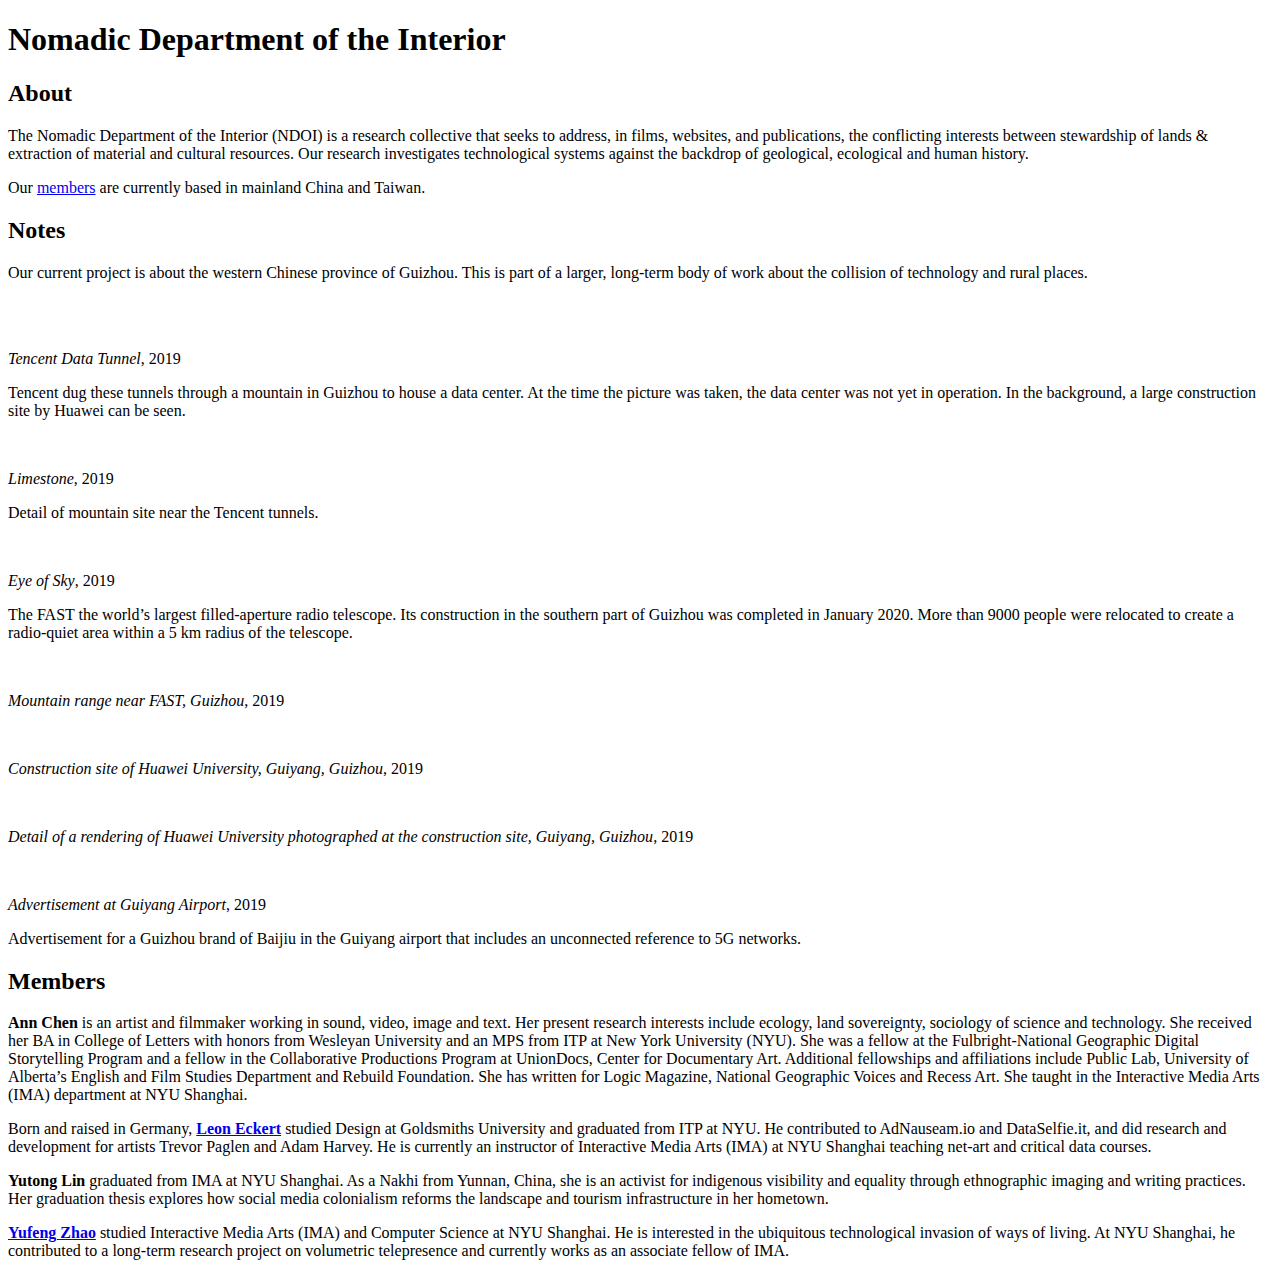
==== work/index.html @ f0d82ae9 "change bios (again)" ====
<!DOCTYPE html>
<html lang="en" dir="ltr">

<head>
  <meta charset="utf-8">
  <title>Nomadic Department of the Interior</title>
  <link rel="stylesheet" href="style.css">
</head>

<body>

  <div class="wrapper">
    <div class="header">
      <h1>Nomadic Department of the Interior</h1>
    </div>

    <div class="about">
      <h2>About</h2>
      <p>The Nomadic Department of the Interior (NDOI) is a research collective that seeks to address, in films,
        websites,
        and publications, the conflicting interests between stewardship of lands & extraction of material and cultural
        resources. Our research investigates technological systems against the backdrop of geological, ecological and
        human history.</p>

      <p>Our <a href="#members">members</a> are currently based in mainland China and Taiwan.</p>

    </div>

    <div class="content">
      <h2>Notes</h2>
      <p>Our current project is about the western Chinese province of Guizhou. This is part of a larger, long-term body
        of work about the collision of technology and rural places.</p>
      <br>


      <div class="imgWrapper">
        <div class="image">
          <img src="assets/tunnels.jpg" alt="">
        </div>
        <div class="text">
          <p class="title">
            <i>Tencent Data Tunnel</i>, 2019<br>
          </p>
          <p class="subtitle">
            Tencent dug these tunnels through a mountain in Guizhou to house a data center. At the time the picture was
            taken, the data center was not yet in operation. In the background, a large construction site by Huawei can
            be seen.
          </p>
        </div>
      </div>

      <div class="imgWrapper">
        <div class="image">
          <img src="assets/limestone.jpg" alt="">
        </div>
        <div class="text">
          <p class="title">
            <i>Limestone</i>, 2019<br>
          </p>
          <p class="subtitle">
            Detail of mountain site near the Tencent tunnels.
          </p>
        </div>
      </div>


      <div class="imgWrapper">
        <div class="image">
          <img src="assets/fast3.jpg" alt="">
        </div>
        <div class="text">
          <p class="title">
            <i>Eye of Sky</i>, 2019<br>
          </p>
          <p class="subtitle">
            The FAST the world’s largest filled-aperture radio telescope. Its construction in the southern part of
            Guizhou was completed in January 2020. More than 9000 people were relocated to create a radio-quiet area
            within a 5 km radius of the telescope.
          </p>
        </div>
      </div>



      <div class="imgWrapper">
        <div class="image">
          <img src="assets/landscape1.jpg" alt="">
        </div>
        <div class="text">
          <p class="title">
            <i>Mountain range near FAST, Guizhou</i>, 2019<br>
          </p>
          <p class="subtitle">
          </p>
        </div>
      </div>

      <div class="imgWrapper">
        <div class="image">
          <img src="assets/huawai_construction.jpg" alt="">
        </div>
        <div class="text">
          <p class="title">
            <i>Construction site of Huawei University, Guiyang, Guizhou</i>, 2019<br>
          </p>
          <p class="subtitle">
          </p>
        </div>
      </div>

      <div class="imgWrapper">
        <div class="image">
          <img src="assets/huawei_render.jpg" alt="">
        </div>
        <div class="text">
          <p class="title">
            <i>Detail of a rendering of Huawei University photographed at the construction site, Guiyang, Guizhou</i>,
            2019<br>
          </p>
          <p class="subtitle">

          </p>
        </div>
      </div>


      <div class="imgWrapper">
        <div class="image">
          <img src="assets/baijiu.jpg" alt="">
        </div>
        <div class="text">
          <p class="title">
            <i>Advertisement at Guiyang Airport</i>, 2019<br>
          </p>
          <p class="subtitle">
            Advertisement for a Guizhou brand of Baijiu in the Guiyang airport that includes an unconnected reference to
            5G networks.
          </p>
        </div>
      </div>

    </div>


    <div id="members">
      <h2>Members</h2>
      <p>
        <b>Ann Chen</b> is an artist and filmmaker working in sound, video, image and text. Her present research
        interests
        include ecology, land sovereignty, sociology of science and technology. She received her BA in College of
        Letters
        with honors from Wesleyan University and an MPS from ITP at New York University (NYU). She was a fellow at the
        Fulbright-National Geographic Digital Storytelling Program and a fellow in the Collaborative Productions Program
        at UnionDocs, Center for Documentary Art. Additional fellowships and affiliations include Public Lab, University
        of Alberta’s English and Film Studies Department and Rebuild Foundation. She has written for Logic Magazine,
        National Geographic Voices and Recess Art. She taught in the Interactive Media Arts (IMA) department at NYU
        Shanghai.
      </p>

      <p>Born and raised in Germany, <b><a target="_blank" href="https://leoneckert.com">Leon Eckert</a></b> studied
        Design at Goldsmiths University and graduated from ITP at NYU. He contributed to AdNauseam.io and DataSelfie.it,
        and did research and development for artists Trevor Paglen and Adam Harvey. He is currently an instructor of
        Interactive Media Arts (IMA) at NYU Shanghai teaching net-art and critical data courses.</p>

      <p><b>Yutong Lin</b> graduated from IMA at NYU Shanghai. As a Nakhi from Yunnan, China, she is an activist for
        indigenous visibility and equality through ethnographic imaging and writing practices. Her graduation thesis
        explores how social media colonialism reforms the landscape and tourism infrastructure in her hometown. </p>

      <p>
        <b><a target="_blank" href="https://www.yufengzhao.com/">Yufeng Zhao</a></b> studied Interactive Media Arts
        (IMA) and Computer Science at NYU Shanghai. He is interested in the ubiquitous technological invasion of ways of
        living. At NYU Shanghai, he contributed to a long-term research project on volumetric telepresence and currently
        works as an associate fellow of IMA.
      </p>




    </div>
  </div>


  <script type="text/javascript" src="script.js"></script>
</body>

</html>
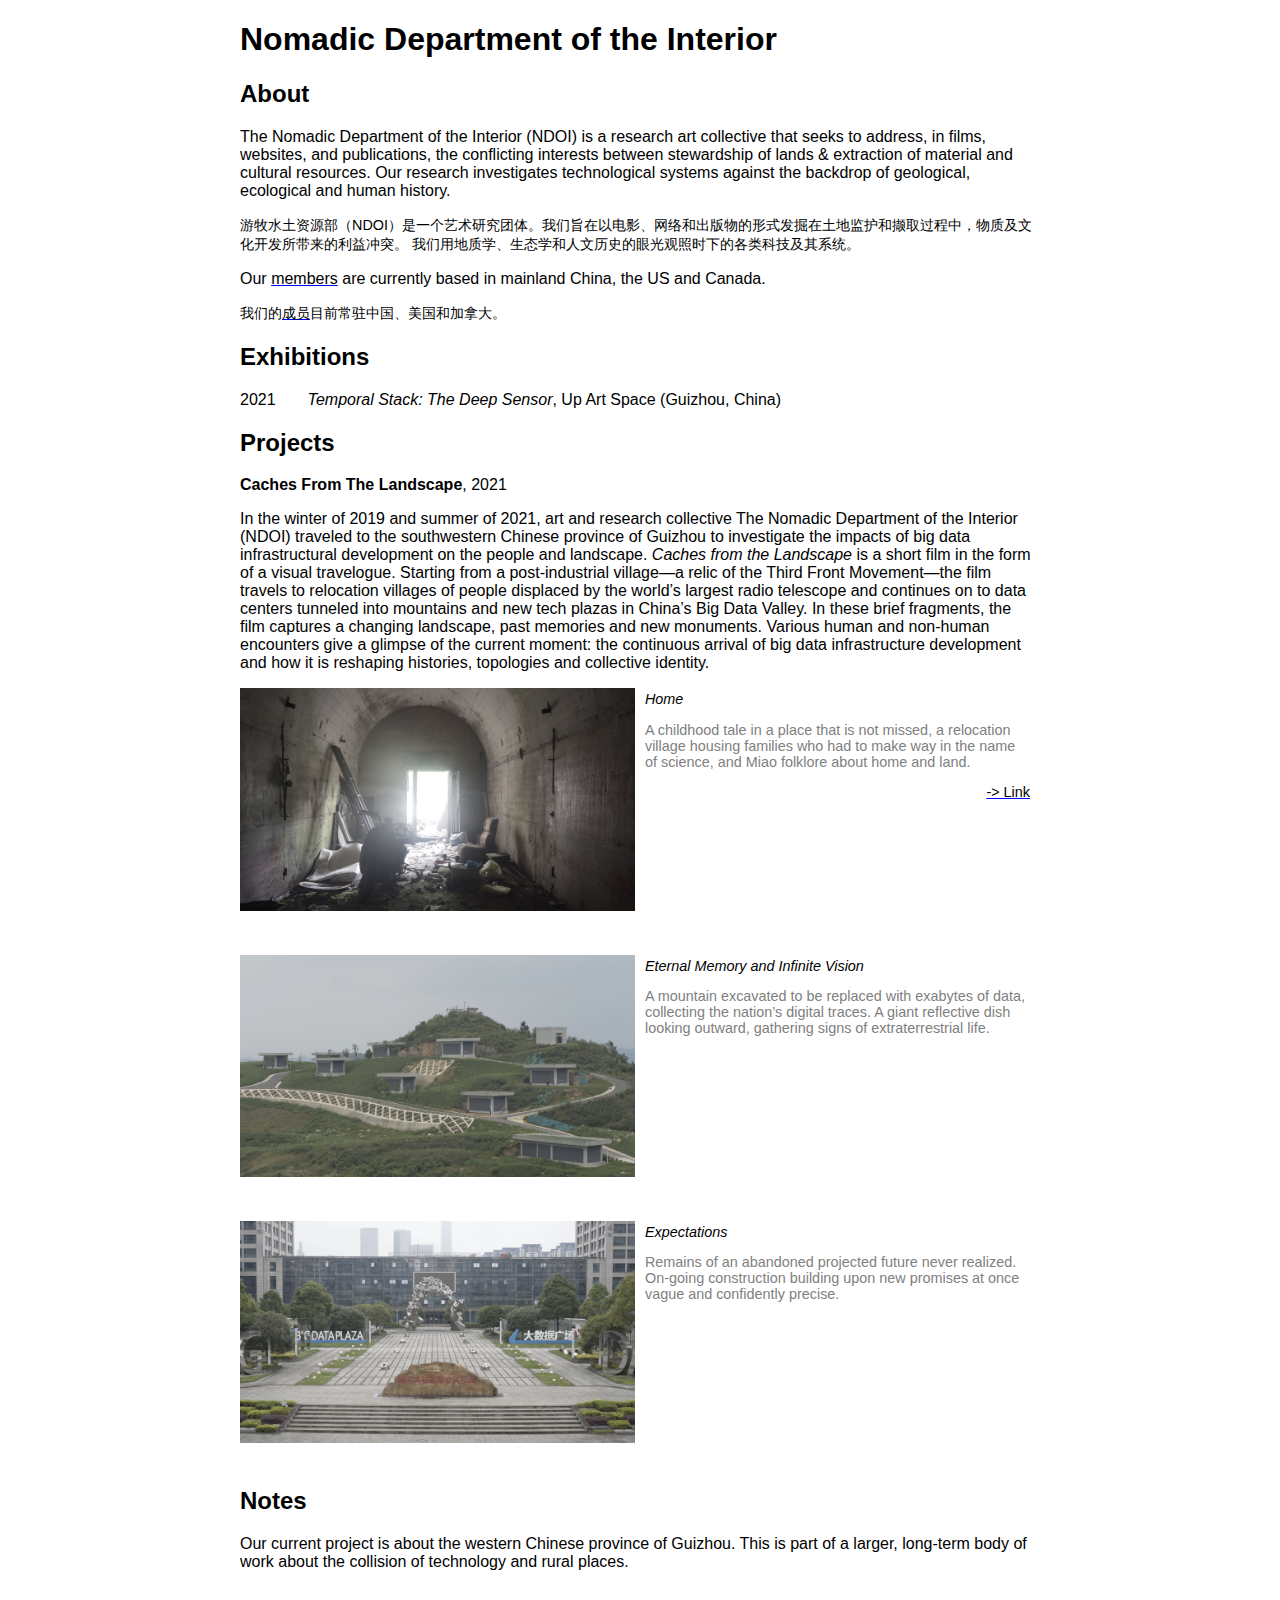
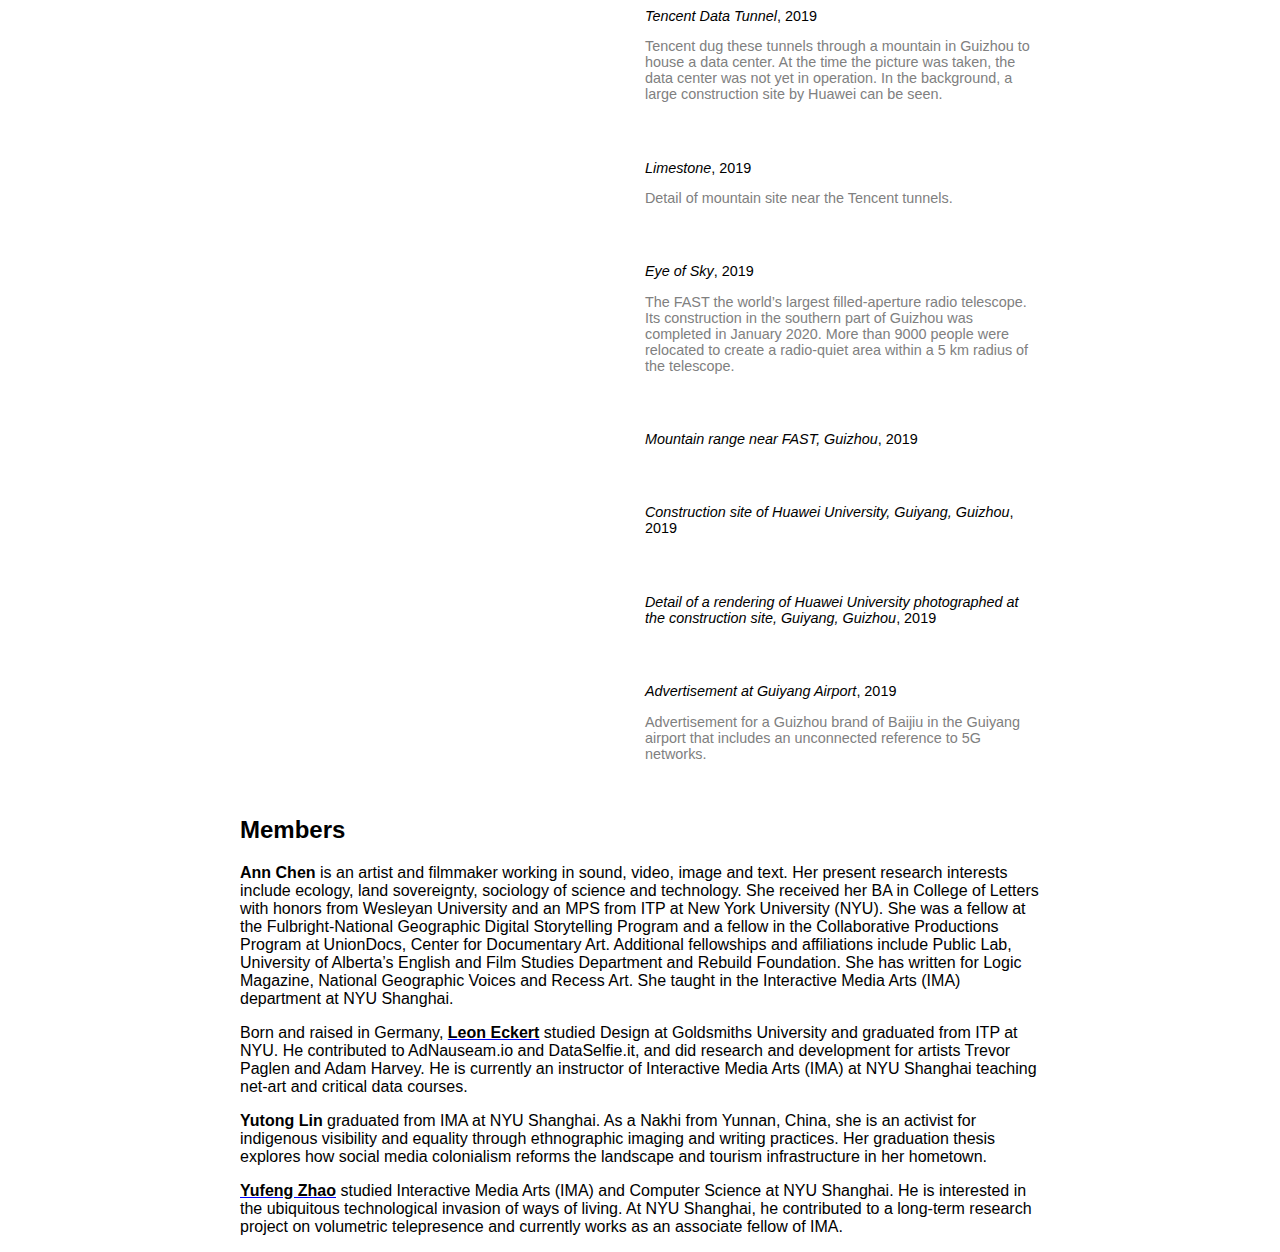
==== commit f9c951af: "update caches from the landscape" ====
--- a/work/index.html
+++ b/work/index.html
@@ -1,186 +1,283 @@
 <!DOCTYPE html>
 <html lang="en" dir="ltr">
-
-<head>
-  <meta charset="utf-8">
-  <title>Nomadic Department of the Interior</title>
-  <link rel="stylesheet" href="style.css">
-</head>
-
-<body>
-
-  <div class="wrapper">
-    <div class="header">
-      <h1>Nomadic Department of the Interior</h1>
+  <head>
+    <meta charset="utf-8" />
+    <title>Nomadic Department of the Interior</title>
+    <link rel="stylesheet" href="style.css" />
+  </head>
+
+  <body>
+    <div class="wrapper">
+      <div class="header">
+        <h1>Nomadic Department of the Interior</h1>
+      </div>
+
+      <div id="about">
+        <h2>About</h2>
+        <p>
+          The Nomadic Department of the Interior (NDOI) is a research art
+          collective that seeks to address, in films, websites, and
+          publications, the conflicting interests between stewardship of lands &
+          extraction of material and cultural resources. Our research
+          investigates technological systems against the backdrop of geological,
+          ecological and human history.
+        </p>
+
+        <p class="cjk">
+          游牧水土资源部（NDOI）是一个艺术研究团体。我们旨在以电影、网络和出版物的形式发掘在土地监护和撷取过程中，物质及文化开发所带来的利益冲突。
+          我们用地质学、生态学和人文历史的眼光观照时下的各类科技及其系统。
+        </p>
+
+        <p>
+          Our <a href="#members">members</a> are currently based in mainland
+          China, the US and Canada.
+        </p>
+        <p class="cjk">
+          我们的<a href="#members">成员</a>目前常驻中国、美国和加拿大。
+        </p>
+      </div>
+
+      <div id="exhibitions">
+        <h2>Exhibitions</h2>
+        <p>
+          <span class="year-label">2021</span
+          ><span class="italic">Temporal Stack: The Deep Sensor</span>, Up Art
+          Space (Guizhou, China)
+        </p>
+        <p></p>
+      </div>
+
+      <div id="projects">
+        <h2>Projects</h2>
+        <p><b>Caches From The Landscape</b>, 2021</p>
+        <p>
+          In the winter of 2019 and summer of 2021, art and research collective
+          The Nomadic Department of the Interior (NDOI) traveled to the
+          southwestern Chinese province of Guizhou to investigate the impacts of
+          big data infrastructural development on the people and landscape.
+          <i>Caches from the Landscape</i> is a short film in the form of a
+          visual travelogue. Starting from a post-industrial village—a relic of
+          the Third Front Movement—the film travels to relocation villages of
+          people displaced by the world’s largest radio telescope and continues
+          on to data centers tunneled into mountains and new tech plazas in
+          China’s Big Data Valley. In these brief fragments, the film captures a
+          changing landscape, past memories and new monuments. Various human and
+          non-human encounters give a glimpse of the current moment: the
+          continuous arrival of big data infrastructure development and how it
+          is reshaping histories, topologies and collective identity.
+        </p>
+
+        <div class="imgWrapper">
+          <div class="image">
+            <img src="assets/caches/home.jpg" alt="" />
+          </div>
+          <div class="text">
+            <p class="title"><i>Home</i><br /></p>
+            <p class="subtitle">
+              A childhood tale in a place that is not missed, a relocation
+              village housing families who had to make way in the name of
+              science, and Miao folklore about home and land.
+            </p>
+            <p class="project-link">
+              <a href="https://vimeo.com/643591587">-> Link</a>
+            </p>
+          </div>
+        </div>
+
+        <div class="imgWrapper">
+          <div class="image">
+            <img
+              src="assets/caches/eternal-memory and-infinite-vision.jpg"
+              alt=""
+            />
+          </div>
+          <div class="text">
+            <p class="title"><i>Eternal Memory and Infinite Vision</i><br /></p>
+            <p class="subtitle">
+              A mountain excavated to be replaced with exabytes of data,
+              collecting the nation’s digital traces. A giant reflective dish
+              looking outward, gathering signs of extraterrestrial life.
+            </p>
+            <!-- <p class="project-link">
+              <a href="https://vimeo.com/643591587">-> Link</a>
+            </p> -->
+          </div>
+        </div>
+
+        <div class="imgWrapper">
+          <div class="image">
+            <img src="assets/caches/expectations.jpg" alt="" />
+          </div>
+          <div class="text">
+            <p class="title"><i>Expectations</i><br /></p>
+            <p class="subtitle">
+              Remains of an abandoned projected future never realized. On-going
+              construction building upon new promises at once vague and
+              confidently precise.
+            </p>
+          </div>
+        </div>
+      </div>
+
+      <div class="content">
+        <h2>Notes</h2>
+        <p>
+          Our current project is about the western Chinese province of Guizhou.
+          This is part of a larger, long-term body of work about the collision
+          of technology and rural places.
+        </p>
+        <br />
+
+        <div class="imgWrapper">
+          <div class="image">
+            <img src="assets/tunnels.jpg" alt="" />
+          </div>
+          <div class="text">
+            <p class="title"><i>Tencent Data Tunnel</i>, 2019<br /></p>
+            <p class="subtitle">
+              Tencent dug these tunnels through a mountain in Guizhou to house a
+              data center. At the time the picture was taken, the data center
+              was not yet in operation. In the background, a large construction
+              site by Huawei can be seen.
+            </p>
+          </div>
+        </div>
+
+        <div class="imgWrapper">
+          <div class="image">
+            <img src="assets/limestone.jpg" alt="" />
+          </div>
+          <div class="text">
+            <p class="title"><i>Limestone</i>, 2019<br /></p>
+            <p class="subtitle">
+              Detail of mountain site near the Tencent tunnels.
+            </p>
+          </div>
+        </div>
+
+        <div class="imgWrapper">
+          <div class="image">
+            <img src="assets/fast3.jpg" alt="" />
+          </div>
+          <div class="text">
+            <p class="title"><i>Eye of Sky</i>, 2019<br /></p>
+            <p class="subtitle">
+              The FAST the world’s largest filled-aperture radio telescope. Its
+              construction in the southern part of Guizhou was completed in
+              January 2020. More than 9000 people were relocated to create a
+              radio-quiet area within a 5 km radius of the telescope.
+            </p>
+          </div>
+        </div>
+
+        <div class="imgWrapper">
+          <div class="image">
+            <img src="assets/landscape1.jpg" alt="" />
+          </div>
+          <div class="text">
+            <p class="title">
+              <i>Mountain range near FAST, Guizhou</i>, 2019<br />
+            </p>
+            <p class="subtitle"></p>
+          </div>
+        </div>
+
+        <div class="imgWrapper">
+          <div class="image">
+            <img src="assets/huawai_construction.jpg" alt="" />
+          </div>
+          <div class="text">
+            <p class="title">
+              <i>Construction site of Huawei University, Guiyang, Guizhou</i>,
+              2019<br />
+            </p>
+            <p class="subtitle"></p>
+          </div>
+        </div>
+
+        <div class="imgWrapper">
+          <div class="image">
+            <img src="assets/huawei_render.jpg" alt="" />
+          </div>
+          <div class="text">
+            <p class="title">
+              <i
+                >Detail of a rendering of Huawei University photographed at the
+                construction site, Guiyang, Guizhou</i
+              >, 2019<br />
+            </p>
+            <p class="subtitle"></p>
+          </div>
+        </div>
+
+        <div class="imgWrapper">
+          <div class="image">
+            <img src="assets/baijiu.jpg" alt="" />
+          </div>
+          <div class="text">
+            <p class="title">
+              <i>Advertisement at Guiyang Airport</i>, 2019<br />
+            </p>
+            <p class="subtitle">
+              Advertisement for a Guizhou brand of Baijiu in the Guiyang airport
+              that includes an unconnected reference to 5G networks.
+            </p>
+          </div>
+        </div>
+      </div>
+
+      <div id="members">
+        <h2>Members</h2>
+        <p>
+          <b>Ann Chen</b> is an artist and filmmaker working in sound, video,
+          image and text. Her present research interests include ecology, land
+          sovereignty, sociology of science and technology. She received her BA
+          in College of Letters with honors from Wesleyan University and an MPS
+          from ITP at New York University (NYU). She was a fellow at the
+          Fulbright-National Geographic Digital Storytelling Program and a
+          fellow in the Collaborative Productions Program at UnionDocs, Center
+          for Documentary Art. Additional fellowships and affiliations include
+          Public Lab, University of Alberta’s English and Film Studies
+          Department and Rebuild Foundation. She has written for Logic Magazine,
+          National Geographic Voices and Recess Art. She taught in the
+          Interactive Media Arts (IMA) department at NYU Shanghai.
+        </p>
+
+        <p>
+          Born and raised in Germany,
+          <b
+            ><a target="_blank" href="https://leoneckert.com">Leon Eckert</a></b
+          >
+          studied Design at Goldsmiths University and graduated from ITP at NYU.
+          He contributed to AdNauseam.io and DataSelfie.it, and did research and
+          development for artists Trevor Paglen and Adam Harvey. He is currently
+          an instructor of Interactive Media Arts (IMA) at NYU Shanghai teaching
+          net-art and critical data courses.
+        </p>
+
+        <p>
+          <b>Yutong Lin</b> graduated from IMA at NYU Shanghai. As a Nakhi from
+          Yunnan, China, she is an activist for indigenous visibility and
+          equality through ethnographic imaging and writing practices. Her
+          graduation thesis explores how social media colonialism reforms the
+          landscape and tourism infrastructure in her hometown.
+        </p>
+
+        <p>
+          <b
+            ><a target="_blank" href="https://www.yufengzhao.com/"
+              >Yufeng Zhao</a
+            ></b
+          >
+          studied Interactive Media Arts (IMA) and Computer Science at NYU
+          Shanghai. He is interested in the ubiquitous technological invasion of
+          ways of living. At NYU Shanghai, he contributed to a long-term
+          research project on volumetric telepresence and currently works as an
+          associate fellow of IMA.
+        </p>
+      </div>
     </div>
 
-    <div class="about">
-      <h2>About</h2>
-      <p>The Nomadic Department of the Interior (NDOI) is a research collective that seeks to address, in films,
-        websites,
-        and publications, the conflicting interests between stewardship of lands & extraction of material and cultural
-        resources. Our research investigates technological systems against the backdrop of geological, ecological and
-        human history.</p>
-
-      <p>Our <a href="#members">members</a> are currently based in mainland China and Taiwan.</p>
-
-    </div>
-
-    <div class="content">
-      <h2>Notes</h2>
-      <p>Our current project is about the western Chinese province of Guizhou. This is part of a larger, long-term body
-        of work about the collision of technology and rural places.</p>
-      <br>
-
-
-      <div class="imgWrapper">
-        <div class="image">
-          <img src="assets/tunnels.jpg" alt="">
-        </div>
-        <div class="text">
-          <p class="title">
-            <i>Tencent Data Tunnel</i>, 2019<br>
-          </p>
-          <p class="subtitle">
-            Tencent dug these tunnels through a mountain in Guizhou to house a data center. At the time the picture was
-            taken, the data center was not yet in operation. In the background, a large construction site by Huawei can
-            be seen.
-          </p>
-        </div>
-      </div>
-
-      <div class="imgWrapper">
-        <div class="image">
-          <img src="assets/limestone.jpg" alt="">
-        </div>
-        <div class="text">
-          <p class="title">
-            <i>Limestone</i>, 2019<br>
-          </p>
-          <p class="subtitle">
-            Detail of mountain site near the Tencent tunnels.
-          </p>
-        </div>
-      </div>
-
-
-      <div class="imgWrapper">
-        <div class="image">
-          <img src="assets/fast3.jpg" alt="">
-        </div>
-        <div class="text">
-          <p class="title">
-            <i>Eye of Sky</i>, 2019<br>
-          </p>
-          <p class="subtitle">
-            The FAST the world’s largest filled-aperture radio telescope. Its construction in the southern part of
-            Guizhou was completed in January 2020. More than 9000 people were relocated to create a radio-quiet area
-            within a 5 km radius of the telescope.
-          </p>
-        </div>
-      </div>
-
-
-
-      <div class="imgWrapper">
-        <div class="image">
-          <img src="assets/landscape1.jpg" alt="">
-        </div>
-        <div class="text">
-          <p class="title">
-            <i>Mountain range near FAST, Guizhou</i>, 2019<br>
-          </p>
-          <p class="subtitle">
-          </p>
-        </div>
-      </div>
-
-      <div class="imgWrapper">
-        <div class="image">
-          <img src="assets/huawai_construction.jpg" alt="">
-        </div>
-        <div class="text">
-          <p class="title">
-            <i>Construction site of Huawei University, Guiyang, Guizhou</i>, 2019<br>
-          </p>
-          <p class="subtitle">
-          </p>
-        </div>
-      </div>
-
-      <div class="imgWrapper">
-        <div class="image">
-          <img src="assets/huawei_render.jpg" alt="">
-        </div>
-        <div class="text">
-          <p class="title">
-            <i>Detail of a rendering of Huawei University photographed at the construction site, Guiyang, Guizhou</i>,
-            2019<br>
-          </p>
-          <p class="subtitle">
-
-          </p>
-        </div>
-      </div>
-
-
-      <div class="imgWrapper">
-        <div class="image">
-          <img src="assets/baijiu.jpg" alt="">
-        </div>
-        <div class="text">
-          <p class="title">
-            <i>Advertisement at Guiyang Airport</i>, 2019<br>
-          </p>
-          <p class="subtitle">
-            Advertisement for a Guizhou brand of Baijiu in the Guiyang airport that includes an unconnected reference to
-            5G networks.
-          </p>
-        </div>
-      </div>
-
-    </div>
-
-
-    <div id="members">
-      <h2>Members</h2>
-      <p>
-        <b>Ann Chen</b> is an artist and filmmaker working in sound, video, image and text. Her present research
-        interests
-        include ecology, land sovereignty, sociology of science and technology. She received her BA in College of
-        Letters
-        with honors from Wesleyan University and an MPS from ITP at New York University (NYU). She was a fellow at the
-        Fulbright-National Geographic Digital Storytelling Program and a fellow in the Collaborative Productions Program
-        at UnionDocs, Center for Documentary Art. Additional fellowships and affiliations include Public Lab, University
-        of Alberta’s English and Film Studies Department and Rebuild Foundation. She has written for Logic Magazine,
-        National Geographic Voices and Recess Art. She taught in the Interactive Media Arts (IMA) department at NYU
-        Shanghai.
-      </p>
-
-      <p>Born and raised in Germany, <b><a target="_blank" href="https://leoneckert.com">Leon Eckert</a></b> studied
-        Design at Goldsmiths University and graduated from ITP at NYU. He contributed to AdNauseam.io and DataSelfie.it,
-        and did research and development for artists Trevor Paglen and Adam Harvey. He is currently an instructor of
-        Interactive Media Arts (IMA) at NYU Shanghai teaching net-art and critical data courses.</p>
-
-      <p><b>Yutong Lin</b> graduated from IMA at NYU Shanghai. As a Nakhi from Yunnan, China, she is an activist for
-        indigenous visibility and equality through ethnographic imaging and writing practices. Her graduation thesis
-        explores how social media colonialism reforms the landscape and tourism infrastructure in her hometown. </p>
-
-      <p>
-        <b><a target="_blank" href="https://www.yufengzhao.com/">Yufeng Zhao</a></b> studied Interactive Media Arts
-        (IMA) and Computer Science at NYU Shanghai. He is interested in the ubiquitous technological invasion of ways of
-        living. At NYU Shanghai, he contributed to a long-term research project on volumetric telepresence and currently
-        works as an associate fellow of IMA.
-      </p>
-
-
-
-
-    </div>
-  </div>
-
-
-  <script type="text/javascript" src="script.js"></script>
-</body>
-
-</html>+    <script type="text/javascript" src="script.js"></script>
+  </body>
+</html>
--- a/work/style.css
+++ b/work/style.css
@@ -0,0 +1,74 @@
+body {
+  margin: 0;
+  font-family: sans-serif;
+  padding: 0 8px;
+}
+
+a {
+  color: black;
+  text-decoration: underline;
+  text-decoration-color: blue;
+}
+a:hover {
+  text-decoration-color: lightblue;
+}
+
+.wrapper {
+  width: 100%;
+  max-width: 800px;
+  margin: auto;
+}
+
+.imgWrapper {
+  display: flex;
+  margin-bottom: 40px;
+}
+
+/* .imgWrapper img{
+  width: 100%;
+  flex-grow: 1;
+
+} */
+.imgWrapper > div {
+  flex-grow: 1;
+  width: 100%;
+}
+.image img {
+  width: 100%;
+}
+.text {
+  padding: 0px 10px;
+  box-sizing: border-box;
+  font-size: 0.9em;
+}
+.title {
+  margin: 3px 0px;
+}
+.subtitle {
+  color: grey;
+}
+@media only screen and (max-width: 650px) {
+  .imgWrapper {
+    flex-direction: column;
+  }
+  .image {
+    margin-bottom: 13px;
+  }
+}
+
+/* chinese characters would have 90% size */
+.cjk {
+  font-size: 0.9em;
+}
+
+.year-label {
+  margin-right: 2em;
+}
+
+.italic {
+  font-style: italic;
+}
+
+.project-link {
+  text-align: right;
+}
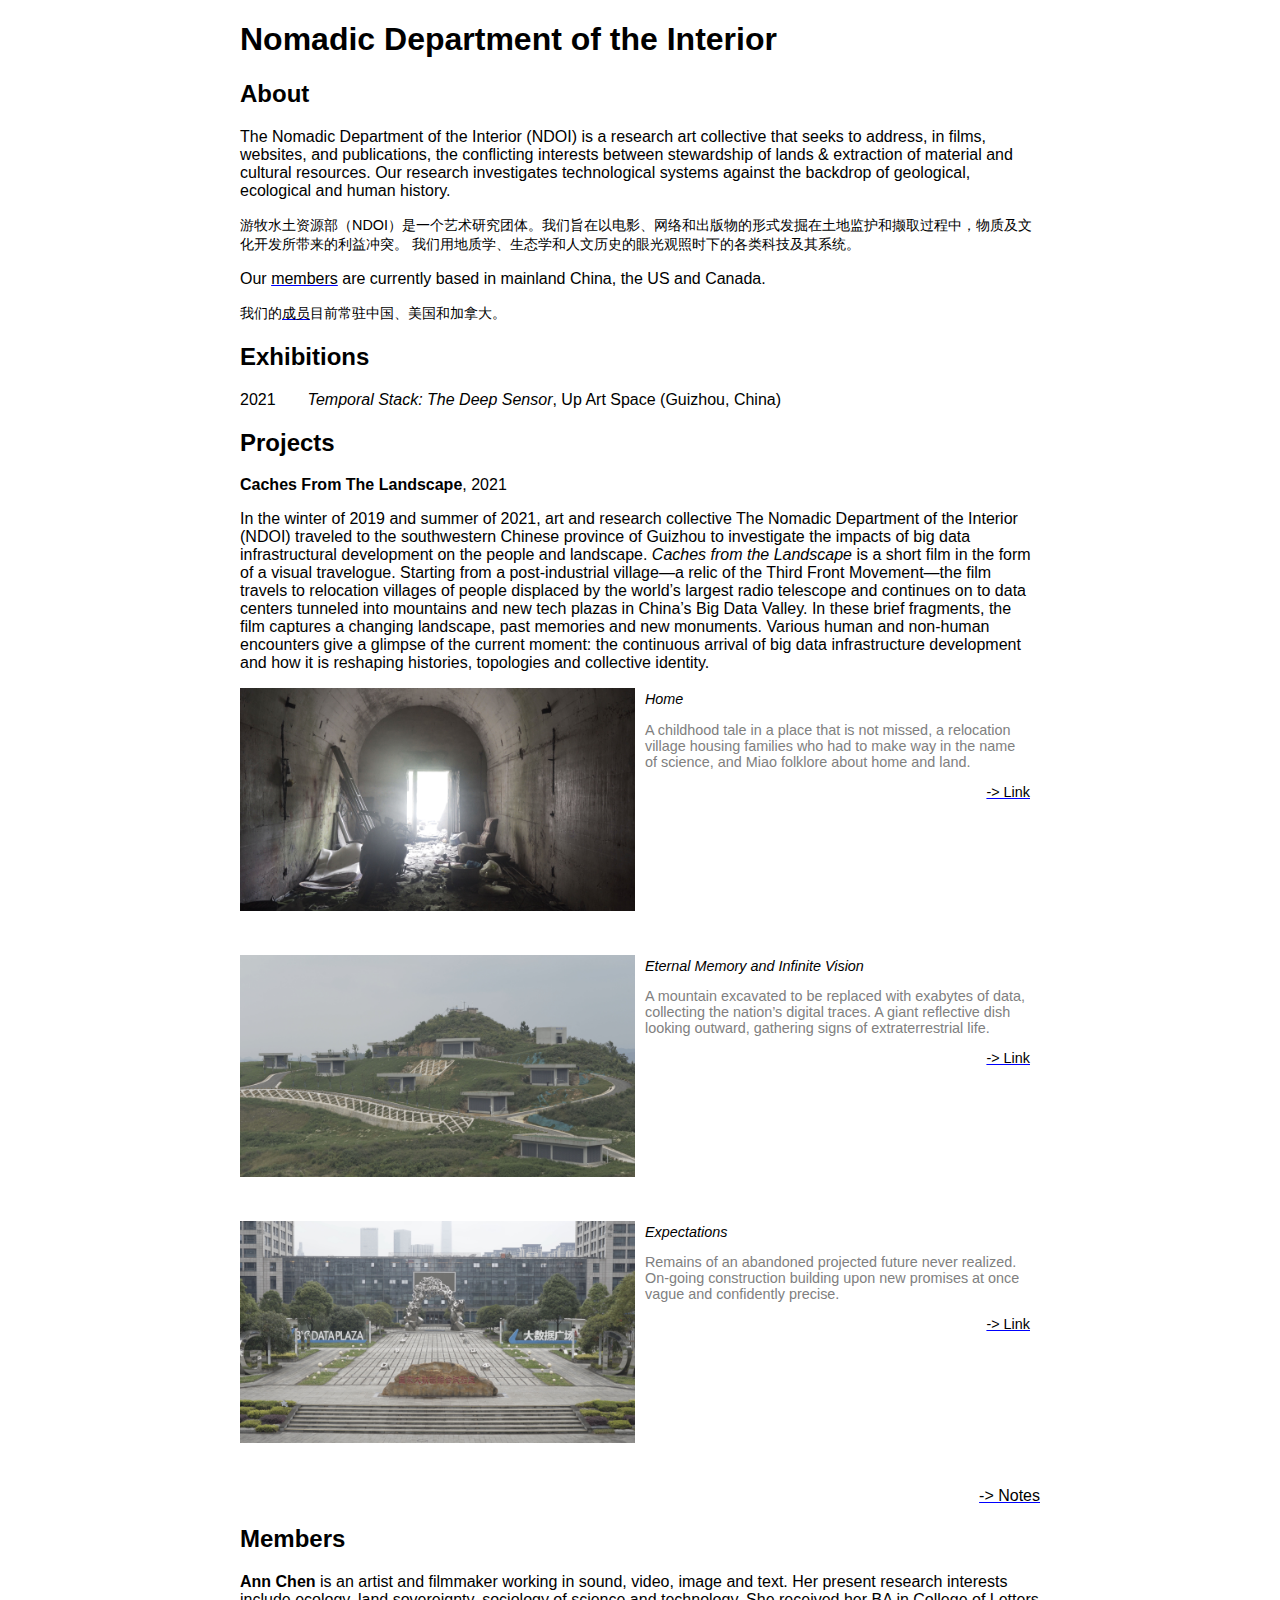
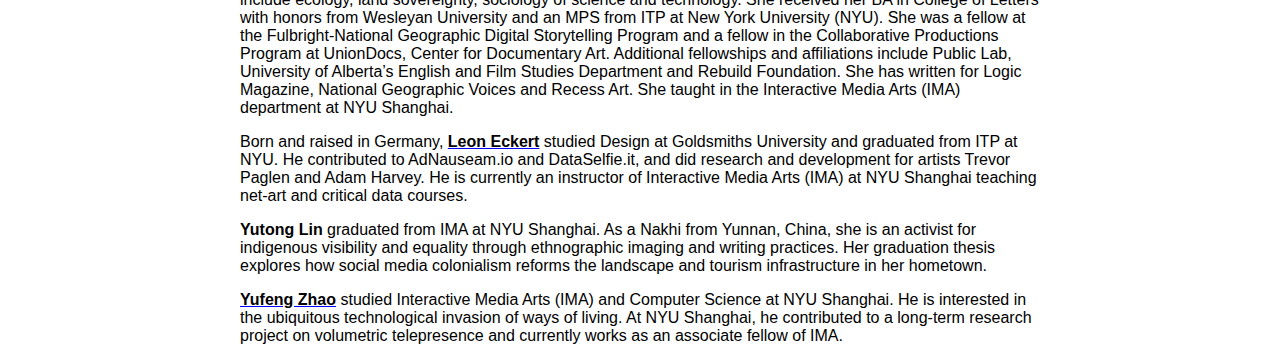
==== commit ce1d6144: "update video links and move notes to a separate html" ====
--- a/work/index.html
+++ b/work/index.html
@@ -98,9 +98,9 @@
               collecting the nation’s digital traces. A giant reflective dish
               looking outward, gathering signs of extraterrestrial life.
             </p>
-            <!-- <p class="project-link">
-              <a href="https://vimeo.com/643591587">-> Link</a>
-            </p> -->
+            <p class="project-link">
+              <a href="https://vimeo.com/642104905">-> Link</a>
+            </p>
           </div>
         </div>
 
@@ -115,116 +115,16 @@
               construction building upon new promises at once vague and
               confidently precise.
             </p>
+            <p class="project-link">
+              <a href="https://vimeo.com/642106816">-> Link</a>
+            </p>
           </div>
         </div>
       </div>
 
-      <div class="content">
-        <h2>Notes</h2>
-        <p>
-          Our current project is about the western Chinese province of Guizhou.
-          This is part of a larger, long-term body of work about the collision
-          of technology and rural places.
-        </p>
-        <br />
-
-        <div class="imgWrapper">
-          <div class="image">
-            <img src="assets/tunnels.jpg" alt="" />
-          </div>
-          <div class="text">
-            <p class="title"><i>Tencent Data Tunnel</i>, 2019<br /></p>
-            <p class="subtitle">
-              Tencent dug these tunnels through a mountain in Guizhou to house a
-              data center. At the time the picture was taken, the data center
-              was not yet in operation. In the background, a large construction
-              site by Huawei can be seen.
-            </p>
-          </div>
-        </div>
-
-        <div class="imgWrapper">
-          <div class="image">
-            <img src="assets/limestone.jpg" alt="" />
-          </div>
-          <div class="text">
-            <p class="title"><i>Limestone</i>, 2019<br /></p>
-            <p class="subtitle">
-              Detail of mountain site near the Tencent tunnels.
-            </p>
-          </div>
-        </div>
-
-        <div class="imgWrapper">
-          <div class="image">
-            <img src="assets/fast3.jpg" alt="" />
-          </div>
-          <div class="text">
-            <p class="title"><i>Eye of Sky</i>, 2019<br /></p>
-            <p class="subtitle">
-              The FAST the world’s largest filled-aperture radio telescope. Its
-              construction in the southern part of Guizhou was completed in
-              January 2020. More than 9000 people were relocated to create a
-              radio-quiet area within a 5 km radius of the telescope.
-            </p>
-          </div>
-        </div>
-
-        <div class="imgWrapper">
-          <div class="image">
-            <img src="assets/landscape1.jpg" alt="" />
-          </div>
-          <div class="text">
-            <p class="title">
-              <i>Mountain range near FAST, Guizhou</i>, 2019<br />
-            </p>
-            <p class="subtitle"></p>
-          </div>
-        </div>
-
-        <div class="imgWrapper">
-          <div class="image">
-            <img src="assets/huawai_construction.jpg" alt="" />
-          </div>
-          <div class="text">
-            <p class="title">
-              <i>Construction site of Huawei University, Guiyang, Guizhou</i>,
-              2019<br />
-            </p>
-            <p class="subtitle"></p>
-          </div>
-        </div>
-
-        <div class="imgWrapper">
-          <div class="image">
-            <img src="assets/huawei_render.jpg" alt="" />
-          </div>
-          <div class="text">
-            <p class="title">
-              <i
-                >Detail of a rendering of Huawei University photographed at the
-                construction site, Guiyang, Guizhou</i
-              >, 2019<br />
-            </p>
-            <p class="subtitle"></p>
-          </div>
-        </div>
-
-        <div class="imgWrapper">
-          <div class="image">
-            <img src="assets/baijiu.jpg" alt="" />
-          </div>
-          <div class="text">
-            <p class="title">
-              <i>Advertisement at Guiyang Airport</i>, 2019<br />
-            </p>
-            <p class="subtitle">
-              Advertisement for a Guizhou brand of Baijiu in the Guiyang airport
-              that includes an unconnected reference to 5G networks.
-            </p>
-          </div>
-        </div>
-      </div>
+      <p class="project-link">
+        <a href="./notes.html">-> Notes</a>
+      </p>
 
       <div id="members">
         <h2>Members</h2>
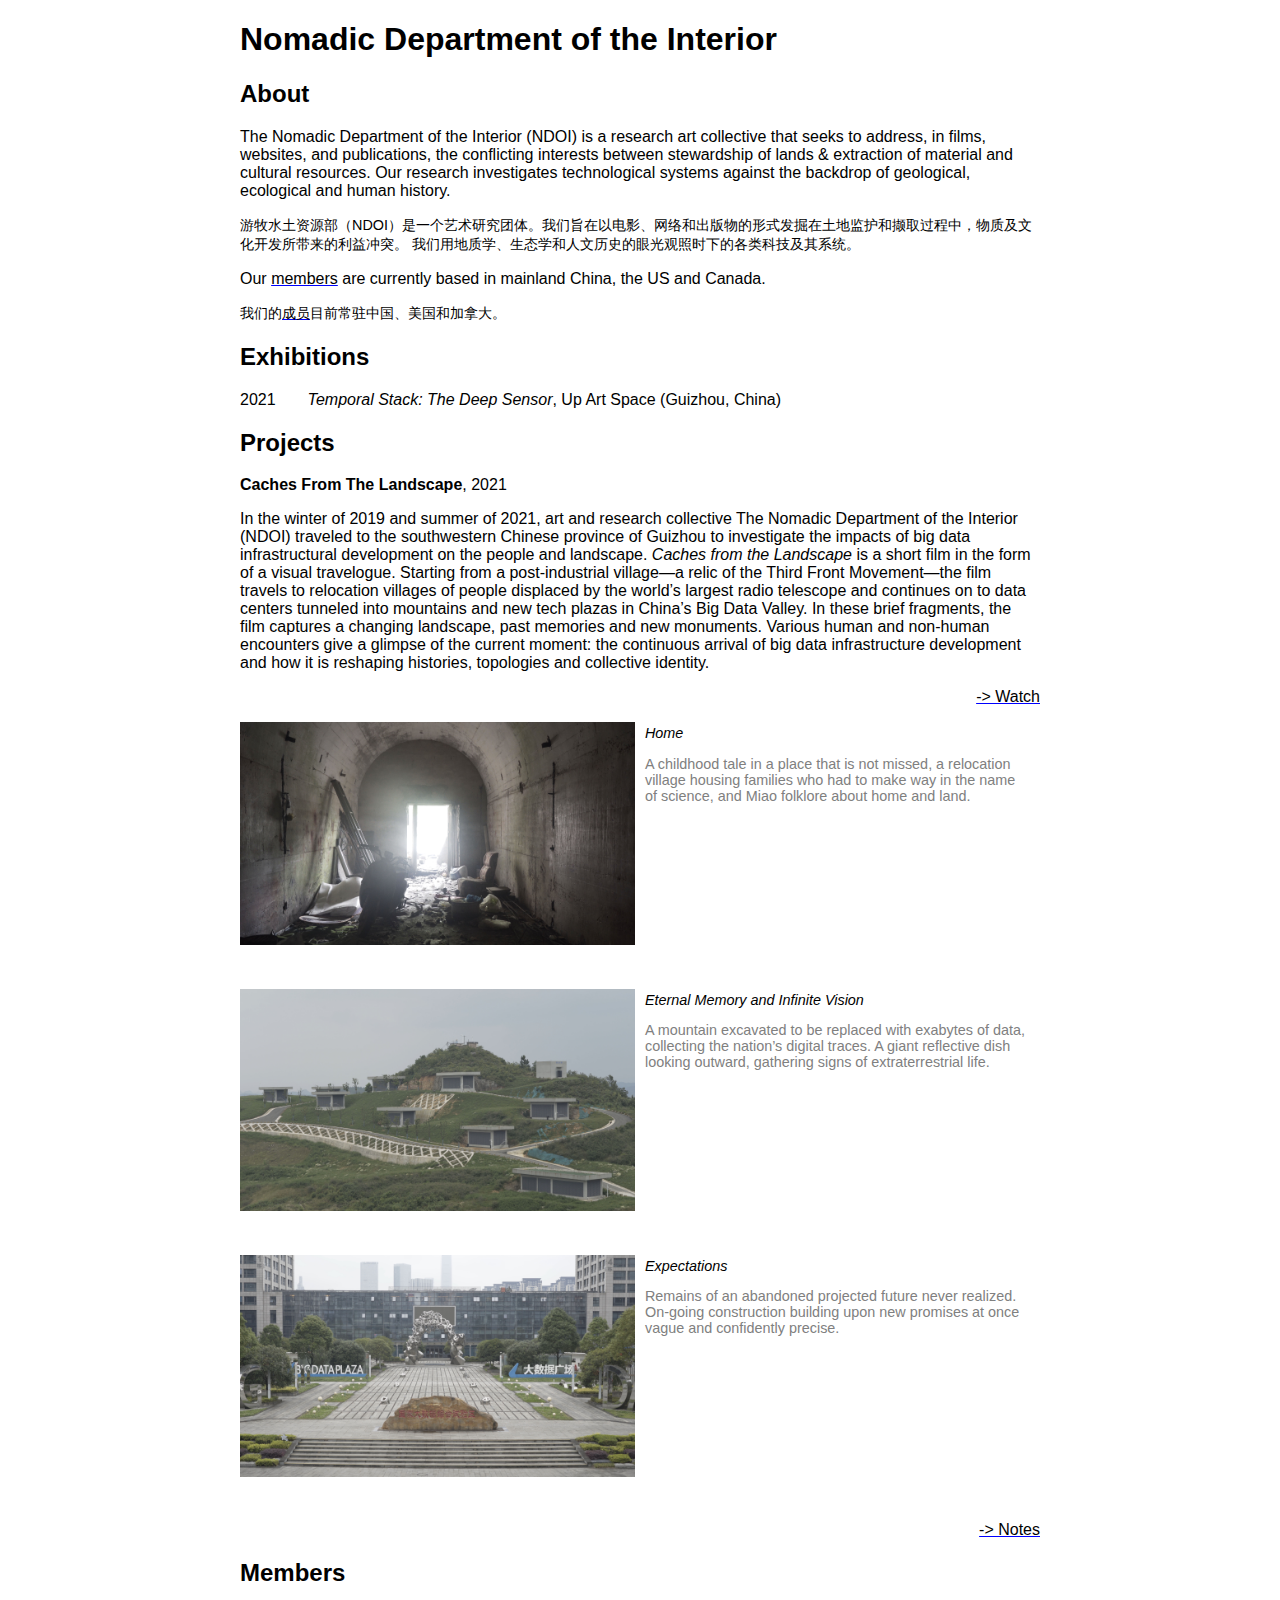
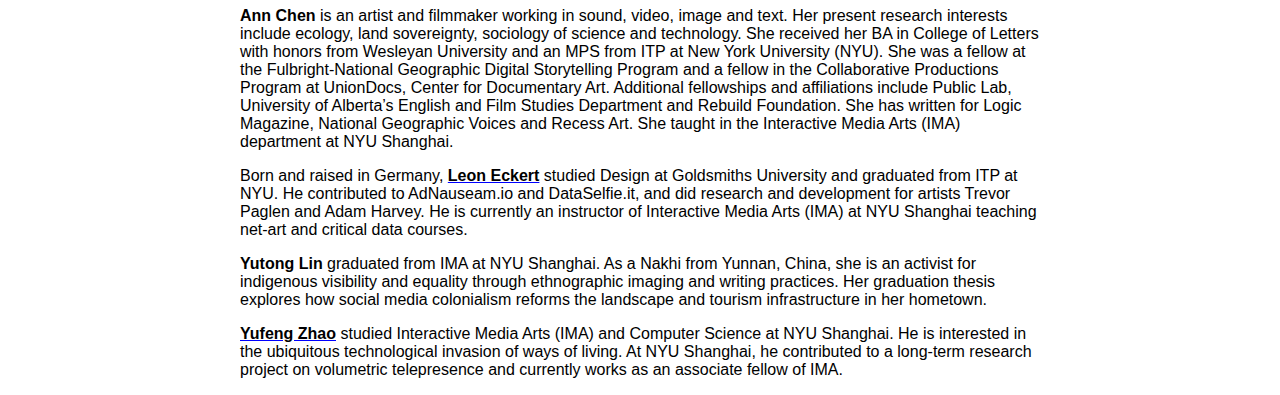
==== commit 58ccae50: "update video link" ====
--- a/work/index.html
+++ b/work/index.html
@@ -2,6 +2,7 @@
 <html lang="en" dir="ltr">
   <head>
     <meta charset="utf-8" />
+    <meta name="viewport" content="width=device-width, initial-scale=1" />
     <title>Nomadic Department of the Interior</title>
     <link rel="stylesheet" href="style.css" />
   </head>
@@ -50,6 +51,7 @@
       <div id="projects">
         <h2>Projects</h2>
         <p><b>Caches From The Landscape</b>, 2021</p>
+
         <p>
           In the winter of 2019 and summer of 2021, art and research collective
           The Nomadic Department of the Interior (NDOI) traveled to the
@@ -66,6 +68,9 @@
           continuous arrival of big data infrastructure development and how it
           is reshaping histories, topologies and collective identity.
         </p>
+        <p class="project-link">
+          <a href="https://vimeo.com/675663119">-> Watch</a>
+        </p>
 
         <div class="imgWrapper">
           <div class="image">
@@ -78,9 +83,9 @@
               village housing families who had to make way in the name of
               science, and Miao folklore about home and land.
             </p>
-            <p class="project-link">
+            <!-- <p class="project-link">
               <a href="https://vimeo.com/643591587">-> Link</a>
-            </p>
+            </p> -->
           </div>
         </div>
 
@@ -98,9 +103,9 @@
               collecting the nation’s digital traces. A giant reflective dish
               looking outward, gathering signs of extraterrestrial life.
             </p>
-            <p class="project-link">
+            <!-- <p class="project-link">
               <a href="https://vimeo.com/642104905">-> Link</a>
-            </p>
+            </p> -->
           </div>
         </div>
 
@@ -115,9 +120,9 @@
               construction building upon new promises at once vague and
               confidently precise.
             </p>
-            <p class="project-link">
+            <!-- <p class="project-link">
               <a href="https://vimeo.com/642106816">-> Link</a>
-            </p>
+            </p> -->
           </div>
         </div>
       </div>
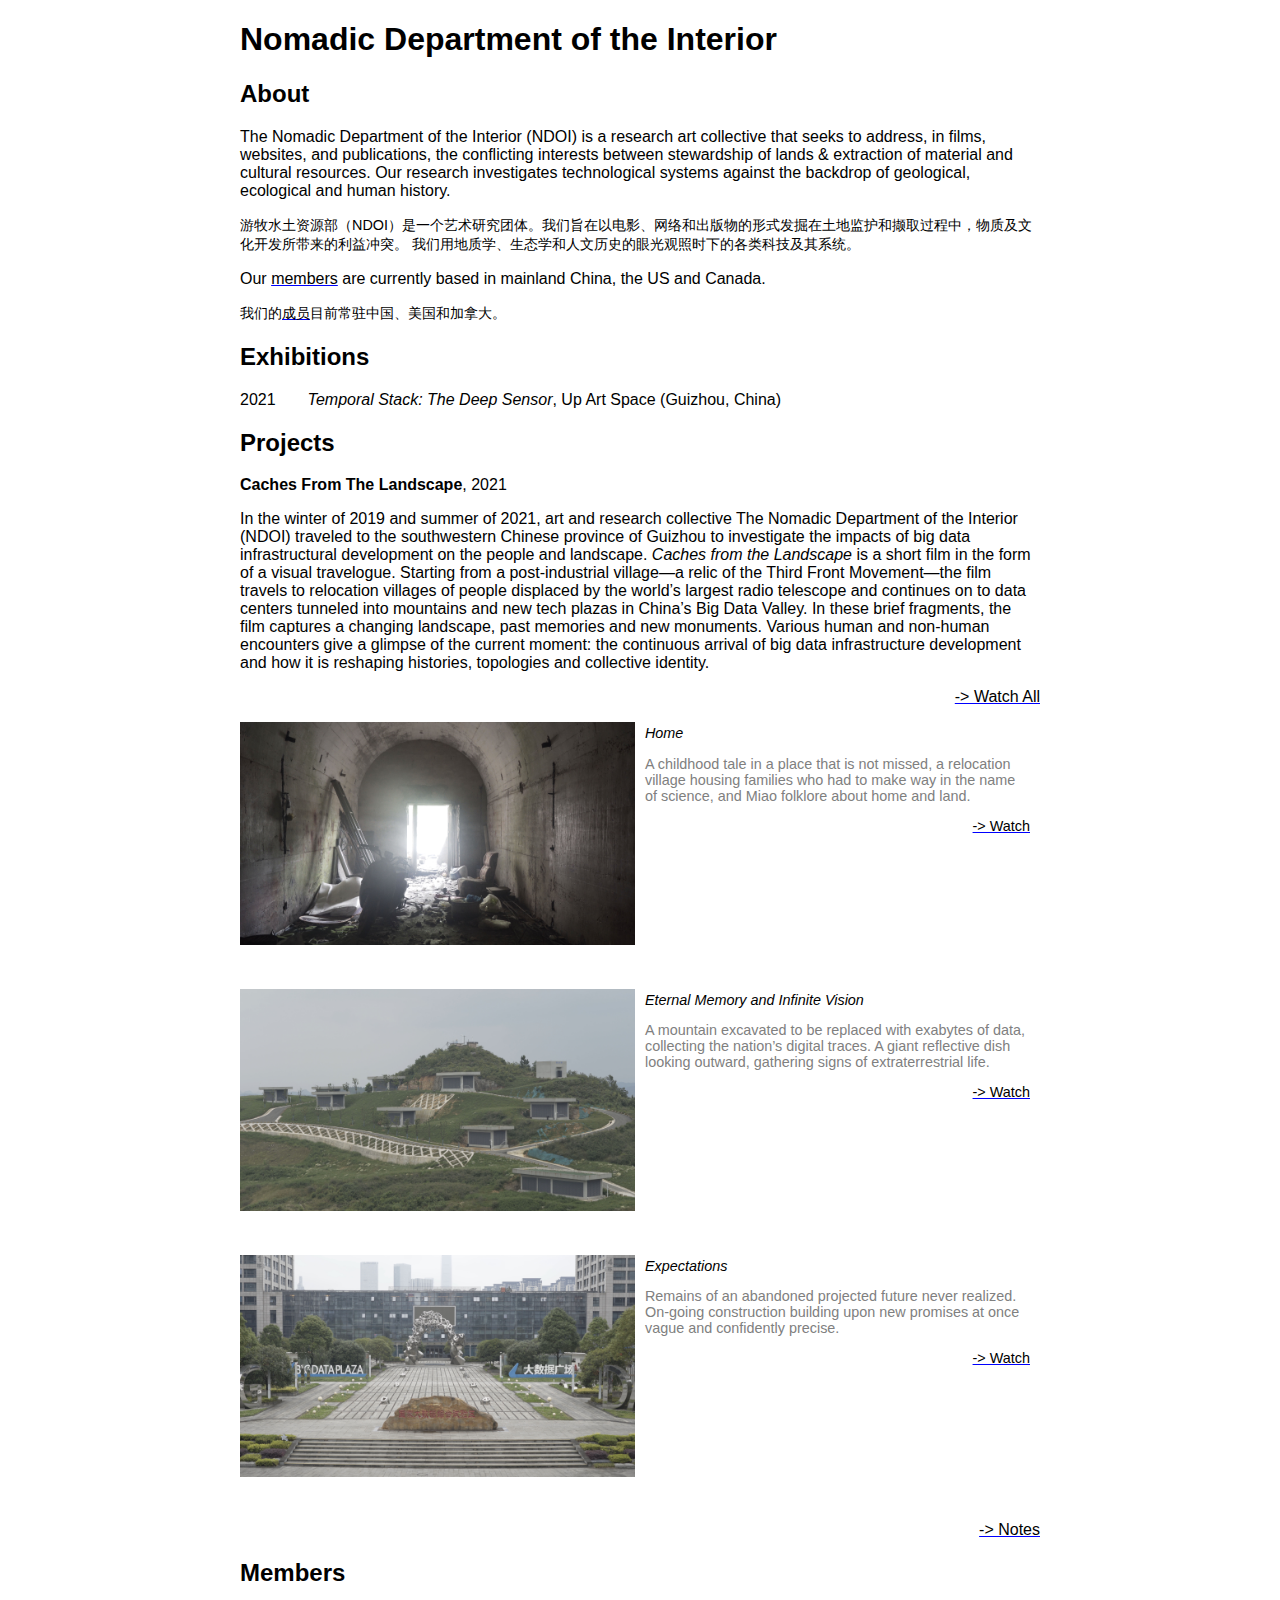
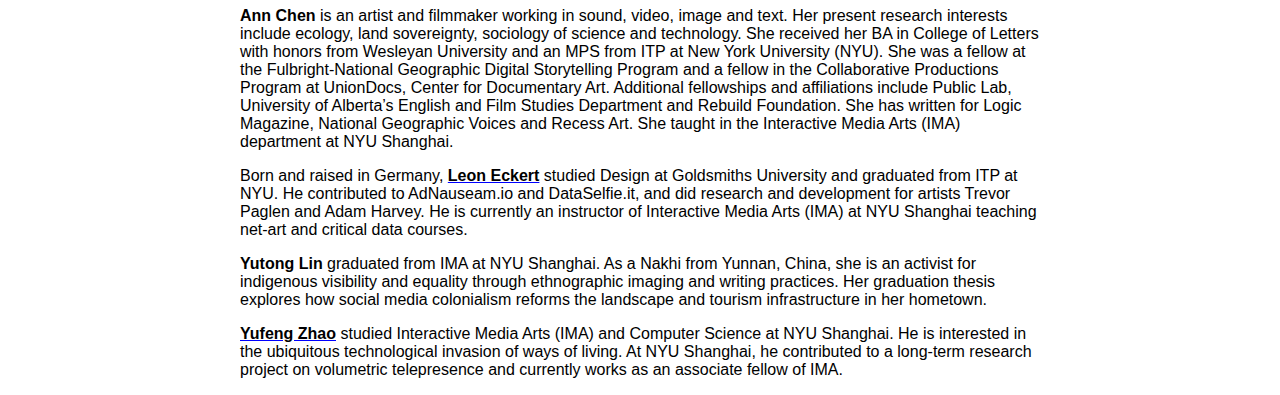
==== commit 32d9f818: "Update index.html" ====
--- a/work/index.html
+++ b/work/index.html
@@ -69,7 +69,7 @@
           is reshaping histories, topologies and collective identity.
         </p>
         <p class="project-link">
-          <a href="https://vimeo.com/675663119">-> Watch</a>
+          <a href="https://vimeo.com/675663119">-> Watch All</a>
         </p>
 
         <div class="imgWrapper">
@@ -83,9 +83,9 @@
               village housing families who had to make way in the name of
               science, and Miao folklore about home and land.
             </p>
-            <!-- <p class="project-link">
-              <a href="https://vimeo.com/643591587">-> Link</a>
-            </p> -->
+            <p class="project-link">
+              <a href="https://vimeo.com/643591587">-> Watch</a>
+            </p>
           </div>
         </div>
 
@@ -103,9 +103,9 @@
               collecting the nation’s digital traces. A giant reflective dish
               looking outward, gathering signs of extraterrestrial life.
             </p>
-            <!-- <p class="project-link">
-              <a href="https://vimeo.com/642104905">-> Link</a>
-            </p> -->
+            <p class="project-link">
+              <a href="https://vimeo.com/642104905">-> Watch</a>
+            </p>
           </div>
         </div>
 
@@ -120,9 +120,9 @@
               construction building upon new promises at once vague and
               confidently precise.
             </p>
-            <!-- <p class="project-link">
-              <a href="https://vimeo.com/642106816">-> Link</a>
-            </p> -->
+            <p class="project-link">
+              <a href="https://vimeo.com/642106816">-> Watch</a>
+            </p>
           </div>
         </div>
       </div>
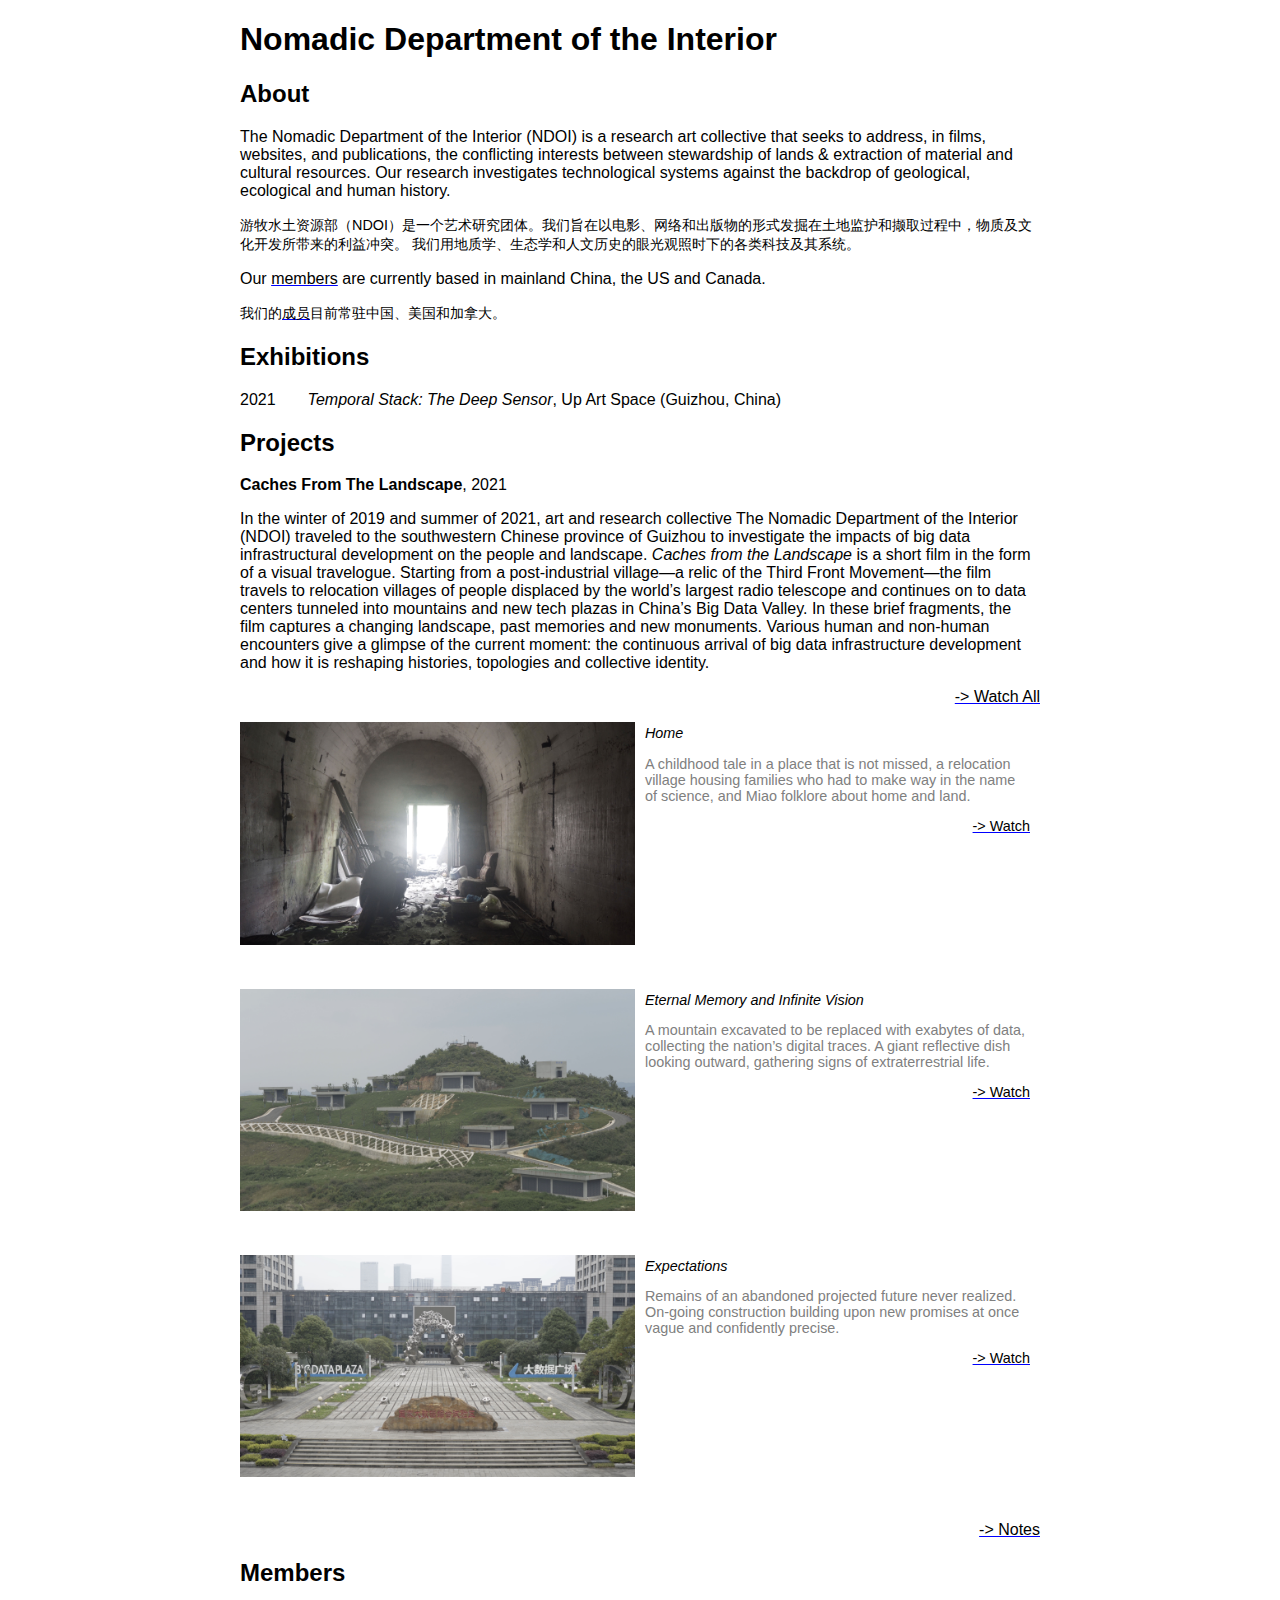
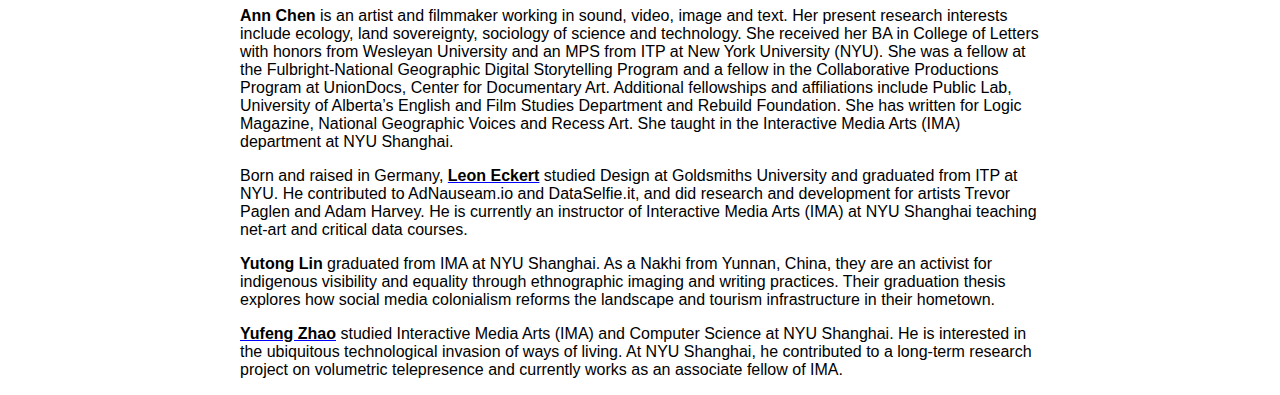
==== commit 8e0a3bd5: "Update index.html" ====
--- a/work/index.html
+++ b/work/index.html
@@ -162,10 +162,10 @@
 
         <p>
           <b>Yutong Lin</b> graduated from IMA at NYU Shanghai. As a Nakhi from
-          Yunnan, China, she is an activist for indigenous visibility and
-          equality through ethnographic imaging and writing practices. Her
+          Yunnan, China, they are an activist for indigenous visibility and
+          equality through ethnographic imaging and writing practices. Their
           graduation thesis explores how social media colonialism reforms the
-          landscape and tourism infrastructure in her hometown.
+          landscape and tourism infrastructure in their hometown.
         </p>
 
         <p>
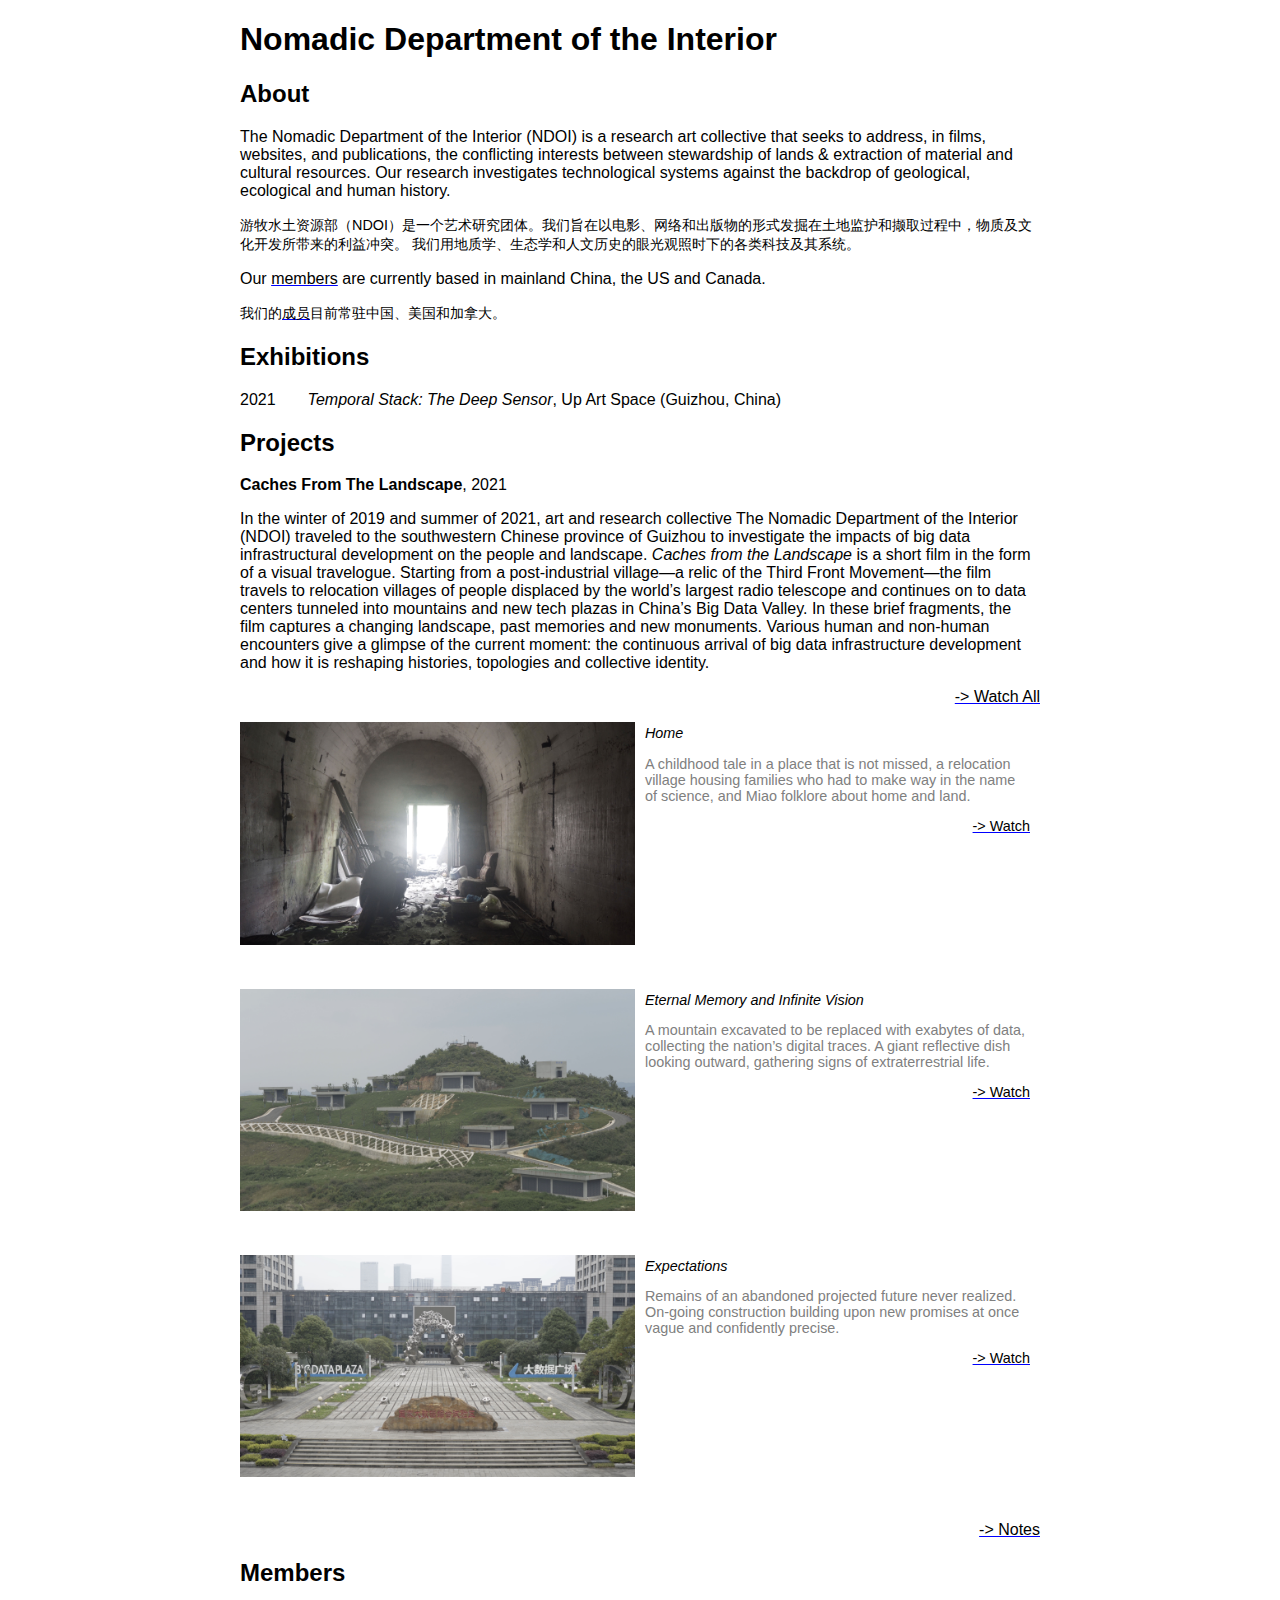
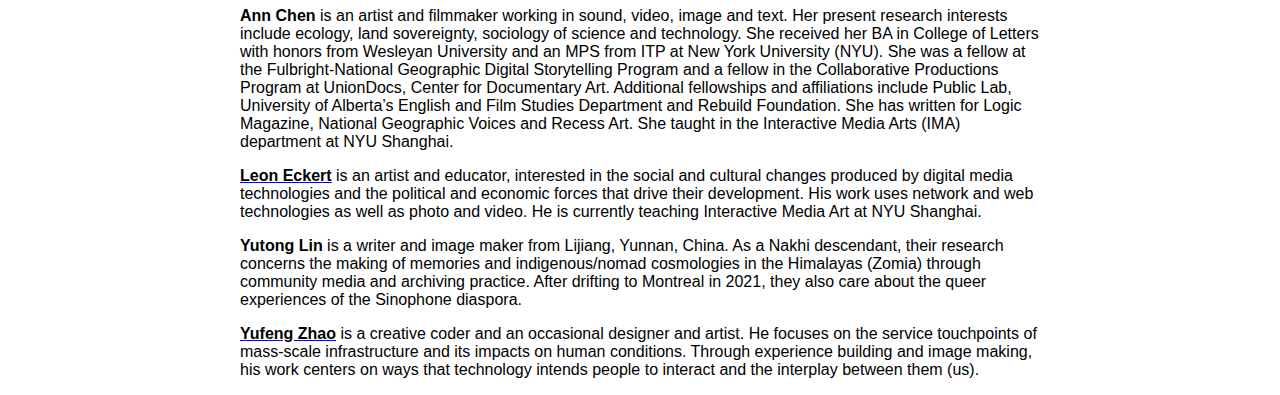
==== commit ad44c622: "cont: update bios" ====
--- a/work/index.html
+++ b/work/index.html
@@ -149,23 +149,23 @@
         </p>
 
         <p>
-          Born and raised in Germany,
           <b
             ><a target="_blank" href="https://leoneckert.com">Leon Eckert</a></b
           >
-          studied Design at Goldsmiths University and graduated from ITP at NYU.
-          He contributed to AdNauseam.io and DataSelfie.it, and did research and
-          development for artists Trevor Paglen and Adam Harvey. He is currently
-          an instructor of Interactive Media Arts (IMA) at NYU Shanghai teaching
-          net-art and critical data courses.
+          is an artist and educator, interested in the social and cultural
+          changes produced by digital media technologies and the political and
+          economic forces that drive their development. His work uses network
+          and web technologies as well as photo and video. He is currently
+          teaching Interactive Media Art at NYU Shanghai.
         </p>
 
         <p>
-          <b>Yutong Lin</b> graduated from IMA at NYU Shanghai. As a Nakhi from
-          Yunnan, China, they are an activist for indigenous visibility and
-          equality through ethnographic imaging and writing practices. Their
-          graduation thesis explores how social media colonialism reforms the
-          landscape and tourism infrastructure in their hometown.
+          <b>Yutong Lin</b> is a writer and image maker from Lijiang, Yunnan,
+          China. As a Nakhi descendant, their research concerns the making of
+          memories and indigenous/nomad cosmologies in the Himalayas (Zomia)
+          through community media and archiving practice. After drifting to
+          Montreal in 2021, they also care about the queer experiences of the
+          Sinophone diaspora.
         </p>
 
         <p>
@@ -174,11 +174,11 @@
               >Yufeng Zhao</a
             ></b
           >
-          studied Interactive Media Arts (IMA) and Computer Science at NYU
-          Shanghai. He is interested in the ubiquitous technological invasion of
-          ways of living. At NYU Shanghai, he contributed to a long-term
-          research project on volumetric telepresence and currently works as an
-          associate fellow of IMA.
+          is a creative coder and an occasional designer and artist. He focuses
+          on the service touchpoints of mass-scale infrastructure and its
+          impacts on human conditions. Through experience building and image
+          making, his work centers on ways that technology intends people to
+          interact and the interplay between them (us).
         </p>
       </div>
     </div>
